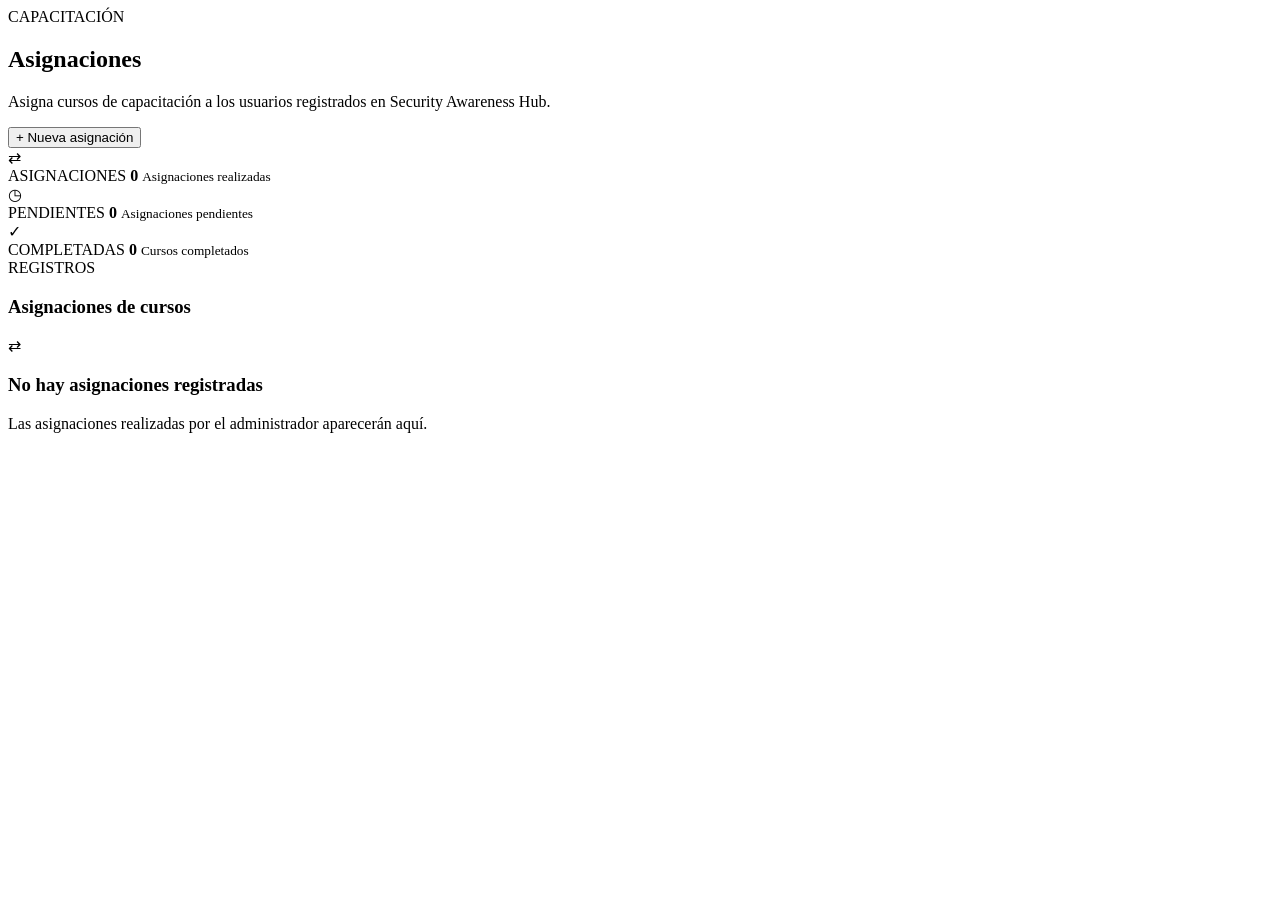
==== frontend/Interface_Administrador/asignaciones.html @ 5e247cd9 "Reinicio y subida completa del proyecto" ====
<!DOCTYPE html>
<html lang="es">

<head>

    <meta charset="UTF-8">

    <meta name="viewport" content="width=device-width, initial-scale=1.0">

    <title>Asignaciones | Security Awareness Hub</title>

</head>

<body>

    <section class="admin-view">

        <!-- =====================================================
             ENCABEZADO
             ===================================================== -->

        <div class="dashboard-heading">

            <span class="section-label">
                CAPACITACIÓN
            </span>

            <h2>
                Asignaciones
            </h2>

            <p>
                Asigna cursos de capacitación a los usuarios
                registrados en Security Awareness Hub.
            </p>

        </div>


        <!-- =====================================================
             ACCIONES
             ===================================================== -->

        <div class="admin-actions">

            <button type="button" class="admin-button">
                + Nueva asignación
            </button>

        </div>


        <!-- =====================================================
             RESUMEN
             ===================================================== -->

        <div class="dashboard-cards">

            <div class="dashboard-card">

                <div class="card-icon">
                    ⇄
                </div>

                <div>

                    <span>
                        ASIGNACIONES
                    </span>

                    <strong>
                        0
                    </strong>

                    <small>
                        Asignaciones realizadas
                    </small>

                </div>

            </div>


            <div class="dashboard-card">

                <div class="card-icon">
                    ◷
                </div>

                <div>

                    <span>
                        PENDIENTES
                    </span>

                    <strong>
                        0
                    </strong>

                    <small>
                        Asignaciones pendientes
                    </small>

                </div>

            </div>


            <div class="dashboard-card">

                <div class="card-icon">
                    ✓
                </div>

                <div>

                    <span>
                        COMPLETADAS
                    </span>

                    <strong>
                        0
                    </strong>

                    <small>
                        Cursos completados
                    </small>

                </div>

            </div>

        </div>


        <!-- =====================================================
             TABLA
             ===================================================== -->

        <div class="dashboard-panel">

            <div class="panel-header">

                <div>

                    <span class="section-label">
                        REGISTROS
                    </span>

                    <h3>
                        Asignaciones de cursos
                    </h3>

                </div>

            </div>


            <div class="empty-state">

                <div class="empty-icon">
                    ⇄
                </div>

                <h3>
                    No hay asignaciones registradas
                </h3>

                <p>
                    Las asignaciones realizadas por el administrador
                    aparecerán aquí.
                </p>

            </div>

        </div>

    </section>

</body>

</html>
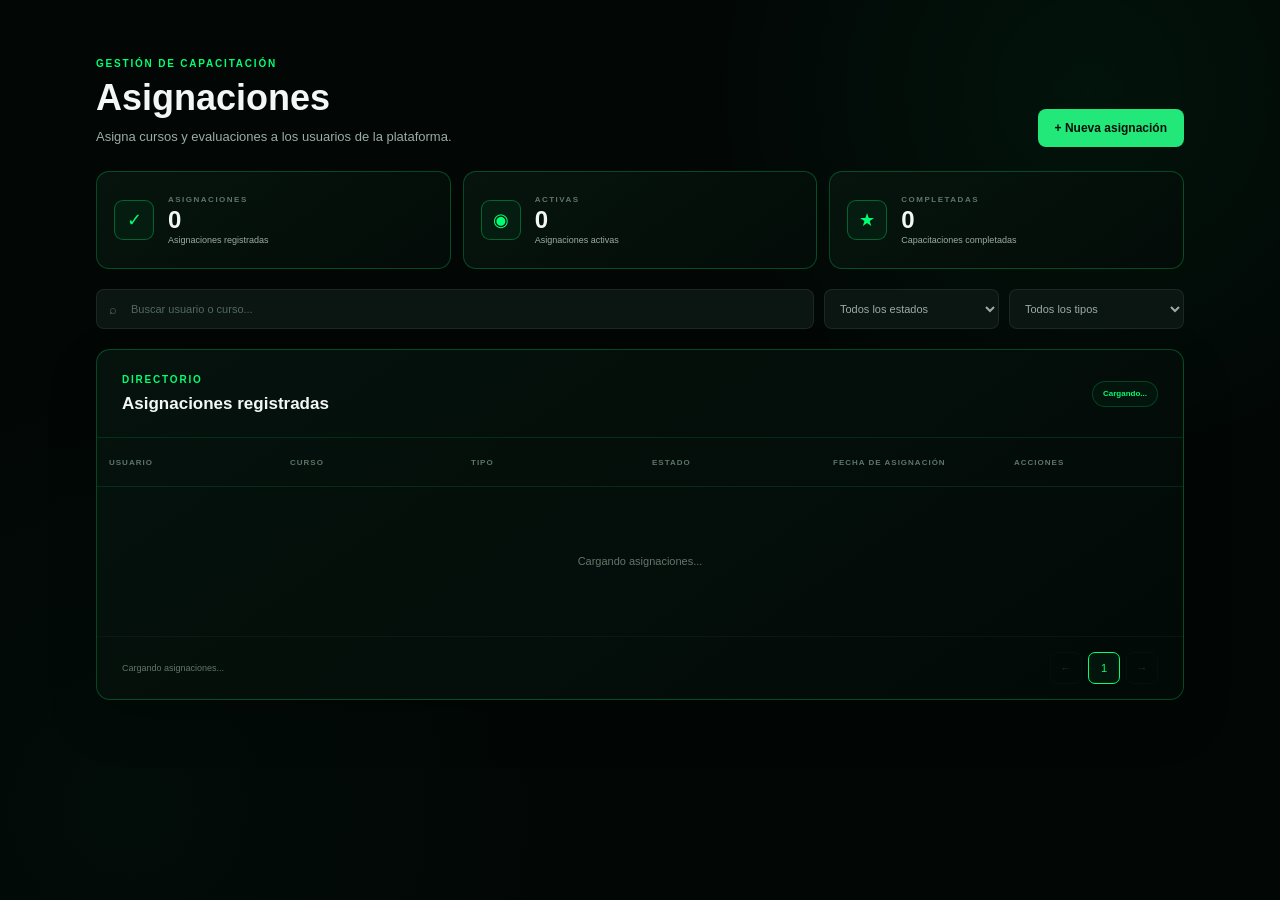
==== commit 6ba55fbf: "Actualizacion de archivos backend y frontend de administracion" ====
--- a/frontend/Interface_Administrador/asignaciones.html
+++ b/frontend/Interface_Administrador/asignaciones.html
@@ -2,64 +2,75 @@
 <html lang="es">
 
 <head>
-
     <meta charset="UTF-8">
-
     <meta name="viewport" content="width=device-width, initial-scale=1.0">
 
     <title>Asignaciones | Security Awareness Hub</title>
 
+    <!-- CSS -->
+    <link rel="stylesheet" href="css/asignaciones.css">
 </head>
 
 <body>
 
+    <!-- =====================================================
+         ASIGNACIONES
+         SECURITY AWARENESS HUB
+         ===================================================== -->
+
     <section class="admin-view">
 
-        <!-- =====================================================
+        <!-- =================================================
              ENCABEZADO
-             ===================================================== -->
+             ================================================= -->
 
         <div class="dashboard-heading">
 
-            <span class="section-label">
-                CAPACITACIÓN
-            </span>
-
-            <h2>
-                Asignaciones
-            </h2>
-
-            <p>
-                Asigna cursos de capacitación a los usuarios
-                registrados en Security Awareness Hub.
-            </p>
+            <div>
+
+                <span class="section-label">
+                    GESTIÓN DE CAPACITACIÓN
+                </span>
+
+                <h2>
+                    Asignaciones
+                </h2>
+
+                <p>
+                    Asigna cursos y evaluaciones a los usuarios
+                    de la plataforma.
+                </p>
+
+            </div>
+
+            <div class="admin-actions">
+
+                <button
+                    type="button"
+                    class="admin-button"
+                    id="btnNuevaAsignacion">
+
+                    + Nueva asignación
+
+                </button>
+
+            </div>
 
         </div>
 
 
-        <!-- =====================================================
-             ACCIONES
-             ===================================================== -->
-
-        <div class="admin-actions">
-
-            <button type="button" class="admin-button">
-                + Nueva asignación
-            </button>
-
-        </div>
-
-
-        <!-- =====================================================
-             RESUMEN
-             ===================================================== -->
+        <!-- =================================================
+             INDICADORES
+             ================================================= -->
 
         <div class="dashboard-cards">
 
+            <!-- ASIGNACIONES -->
+
             <div class="dashboard-card">
 
                 <div class="card-icon">
-                    ⇄
+                    ✓
                 </div>
 
                 <div>
@@ -68,12 +79,12 @@
                         ASIGNACIONES
                     </span>
 
-                    <strong>
+                    <strong id="totalAsignaciones">
                         0
                     </strong>
 
                     <small>
-                        Asignaciones realizadas
+                        Asignaciones registradas
                     </small>
 
                 </div>
@@ -81,24 +92,26 @@
             </div>
 
 
+            <!-- ACTIVAS -->
+
             <div class="dashboard-card">
 
                 <div class="card-icon">
-                    ◷
+                    ◉
                 </div>
 
                 <div>
 
                     <span>
-                        PENDIENTES
+                        ACTIVAS
                     </span>
 
-                    <strong>
+                    <strong id="asignacionesActivas">
                         0
                     </strong>
 
                     <small>
-                        Asignaciones pendientes
+                        Asignaciones activas
                     </small>
 
                 </div>
@@ -106,10 +119,12 @@
             </div>
 
 
+            <!-- COMPLETADAS -->
+
             <div class="dashboard-card">
 
                 <div class="card-icon">
-                    ✓
+                    ★
                 </div>
 
                 <div>
@@ -118,12 +133,12 @@
                         COMPLETADAS
                     </span>
 
-                    <strong>
+                    <strong id="asignacionesCompletadas">
                         0
                     </strong>
 
                     <small>
-                        Cursos completados
+                        Capacitaciones completadas
                     </small>
 
                 </div>
@@ -133,50 +148,473 @@
         </div>
 
 
-        <!-- =====================================================
-             TABLA
-             ===================================================== -->
-
-        <div class="dashboard-panel">
-
-            <div class="panel-header">
+        <!-- =================================================
+             FILTROS
+             ================================================= -->
+
+        <div class="users-toolbar">
+
+            <!-- BUSCADOR -->
+
+            <div class="search-box">
+
+                <span class="search-icon">
+                    ⌕
+                </span>
+
+                <input
+                    type="search"
+                    id="buscarAsignacion"
+                    placeholder="Buscar usuario o curso..."
+                    autocomplete="off">
+
+            </div>
+
+
+            <!-- ESTADO -->
+
+            <select
+                class="users-filter"
+                id="filtroEstadoAsignacion"
+                title="Filtrar por estado">
+
+                <option value="todos">
+                    Todos los estados
+                </option>
+
+                <option value="pendiente">
+                    Pendientes
+                </option>
+
+                <option value="progreso">
+                    En progreso
+                </option>
+
+                <option value="completado">
+                    Completadas
+                </option>
+
+            </select>
+
+
+            <!-- TIPO -->
+
+            <select
+                class="users-filter"
+                id="filtroTipoAsignacion"
+                title="Filtrar por tipo">
+
+                <option value="todos">
+                    Todos los tipos
+                </option>
+
+                <option value="curso">
+                    Cursos
+                </option>
+
+                <option value="evaluacion">
+                    Evaluaciones
+                </option>
+
+            </select>
+
+        </div>
+
+
+        <!-- =================================================
+             DIRECTORIO DE ASIGNACIONES
+             ================================================= -->
+
+        <div class="dashboard-card users-table-card">
+
+            <!-- HEADER -->
+
+            <div class="card-header">
 
                 <div>
 
                     <span class="section-label">
-                        REGISTROS
+                        DIRECTORIO
                     </span>
 
                     <h3>
-                        Asignaciones de cursos
+                        Asignaciones registradas
                     </h3>
 
                 </div>
 
-            </div>
-
-
-            <div class="empty-state">
-
-                <div class="empty-icon">
-                    ⇄
-                </div>
-
-                <h3>
-                    No hay asignaciones registradas
-                </h3>
-
-                <p>
-                    Las asignaciones realizadas por el administrador
-                    aparecerán aquí.
-                </p>
+                <span
+                    class="card-period"
+                    id="contadorAsignaciones">
+
+                    Cargando...
+
+                </span>
+
+            </div>
+
+
+            <!-- =================================================
+                 TABLA
+                 ================================================= -->
+
+            <div class="table-wrapper">
+
+                <table class="users-table">
+
+                    <thead>
+
+                        <tr>
+
+                            <th>
+                                USUARIO
+                            </th>
+
+                            <th>
+                                CURSO
+                            </th>
+
+                            <th>
+                                TIPO
+                            </th>
+
+                            <th>
+                                ESTADO
+                            </th>
+
+                            <th>
+                                FECHA DE ASIGNACIÓN
+                            </th>
+
+                            <th>
+                                ACCIONES
+                            </th>
+
+                        </tr>
+
+                    </thead>
+
+
+                    <!--
+                        IMPORTANTE:
+
+                        Este tbody comienza vacío.
+
+                        Los datos serán cargados posteriormente
+                        mediante JavaScript + PHP + JSON + MySQL.
+                    -->
+
+                    <tbody id="asignacionesTableBody">
+
+                        <tr>
+
+                            <td
+                                colspan="6"
+                                class="loading-users">
+
+                                Cargando asignaciones...
+
+                            </td>
+
+                        </tr>
+
+                    </tbody>
+
+                </table>
+
+            </div>
+
+
+            <!-- =================================================
+                 FOOTER TABLA
+                 ================================================= -->
+
+            <div class="table-footer">
+
+                <span id="asignacionesMostradas">
+
+                    Cargando asignaciones...
+
+                </span>
+
+
+                <div class="pagination">
+
+                    <button
+                        type="button"
+                        class="pagination-button"
+                        id="paginaAnteriorAsignaciones"
+                        disabled>
+
+                        ←
+
+                    </button>
+
+
+                    <button
+                        type="button"
+                        class="pagination-button active"
+                        id="paginaActualAsignaciones">
+
+                        1
+
+                    </button>
+
+
+                    <button
+                        type="button"
+                        class="pagination-button"
+                        id="paginaSiguienteAsignaciones"
+                        disabled>
+
+                        →
+
+                    </button>
+
+                </div>
 
             </div>
 
         </div>
 
+
+        <!-- =================================================
+             MODAL NUEVA ASIGNACIÓN
+             ================================================= -->
+
+        <div
+            class="user-modal"
+            id="asignacionModal"
+            hidden>
+
+            <!-- OVERLAY -->
+
+            <div
+                class="user-modal-overlay"
+                id="asignacionModalOverlay">
+            </div>
+
+
+            <!-- CONTENIDO -->
+
+            <div
+                class="user-modal-content"
+                role="dialog"
+                aria-modal="true"
+                aria-labelledby="modalAsignacionTitulo">
+
+
+                <!-- =================================================
+                     HEADER MODAL
+                     ================================================= -->
+
+                <div class="user-modal-header">
+
+                    <div>
+
+                        <span class="section-label">
+                            ADMINISTRACIÓN
+                        </span>
+
+                        <h3 id="modalAsignacionTitulo">
+                            Nueva asignación
+                        </h3>
+
+                    </div>
+
+
+                    <button
+                        type="button"
+                        class="modal-close"
+                        id="cerrarAsignacionModal"
+                        aria-label="Cerrar">
+
+                        ×
+
+                    </button>
+
+                </div>
+
+
+                <!-- =================================================
+                     FORMULARIO
+                     ================================================= -->
+
+                <form id="formAsignacion">
+
+                    <!-- ID OCULTO -->
+
+                    <input
+                        type="hidden"
+                        id="asignacionId">
+
+
+                    <!-- USUARIO -->
+
+                    <div class="form-group">
+
+                        <label for="asignacionUsuario">
+                            Usuario
+                        </label>
+
+                        <select
+                            id="asignacionUsuario"
+                            name="usuario_id"
+                            title="Seleccionar usuario"
+                            required>
+
+                            <option value="">
+                                Seleccione un usuario
+                            </option>
+
+                        </select>
+
+                    </div>
+
+
+                    <!-- CURSO -->
+
+                    <div class="form-group">
+
+                        <label for="asignacionCurso">
+                            Curso
+                        </label>
+
+                        <select
+                            id="asignacionCurso"
+                            name="curso_id"
+                            title="Seleccionar curso"
+                            required>
+
+                            <option value="">
+                                Seleccione un curso
+                            </option>
+
+                        </select>
+
+                    </div>
+
+
+                    <!-- TIPO -->
+
+                    <div class="form-group">
+
+                        <label for="asignacionTipo">
+                            Tipo de asignación
+                        </label>
+
+                        <select
+                            id="asignacionTipo"
+                            name="tipo"
+                            title="Seleccionar tipo de asignación"
+                            required>
+
+                            <option value="curso">
+                                Curso
+                            </option>
+
+                            <option value="evaluacion">
+                                Evaluación
+                            </option>
+
+                        </select>
+
+                    </div>
+
+
+                    <!-- FECHA -->
+
+                    <div class="form-group">
+
+                        <label for="asignacionFecha">
+                            Fecha de asignación
+                        </label>
+
+                        <input
+                            type="date"
+                            id="asignacionFecha"
+                            name="fecha_asignacion"
+                            required>
+
+                    </div>
+
+
+                    <!-- ESTADO -->
+
+                    <div class="form-group">
+
+                        <label for="asignacionEstado">
+                            Estado
+                        </label>
+
+                        <select
+                            id="asignacionEstado"
+                            name="estado"
+                            title="Seleccionar estado"
+                            required>
+
+                            <option value="pendiente">
+                                Pendiente
+                            </option>
+
+                            <option value="progreso">
+                                En progreso
+                            </option>
+
+                            <option value="completado">
+                                Completado
+                            </option>
+
+                        </select>
+
+                    </div>
+
+
+                    <!-- MENSAJE -->
+
+                    <div
+                        id="asignacionFormMessage"
+                        class="user-form-message"
+                        aria-live="polite">
+                    </div>
+
+
+                    <!-- =================================================
+                         BOTONES
+                         ================================================= -->
+
+                    <div class="user-modal-actions">
+
+                        <button
+                            type="button"
+                            class="modal-button secondary"
+                            id="cancelarAsignacion">
+
+                            Cancelar
+
+                        </button>
+
+
+                        <button
+                            type="submit"
+                            class="modal-button primary"
+                            id="guardarAsignacion">
+
+                            Crear asignación
+
+                        </button>
+
+                    </div>
+
+                </form>
+
+            </div>
+
+        </div>
+
     </section>
 
+
 </body>
 
 </html>
--- a/frontend/Interface_Administrador/css/asignaciones.css
+++ b/frontend/Interface_Administrador/css/asignaciones.css
@@ -0,0 +1,1095 @@
+/* =========================================================
+   SECURITY AWARENESS HUB
+   ASIGNACIONES
+   ========================================================= */
+
+/* =========================================================
+   VARIABLES
+   ========================================================= */
+
+   :root {
+    --bg-main: #020605;
+
+    --bg-card: #07120d;
+    --bg-card-soft: #091711;
+    --bg-input: #0b1511;
+
+    --green: #00ff73;
+    --green-button: #22e879;
+
+    --green-border: rgba(0, 255, 115, 0.25);
+    --green-border-soft: rgba(0, 255, 115, 0.12);
+
+    --text-main: #f3f7f5;
+    --text-secondary: #9aada4;
+    --text-muted: #60766c;
+}
+
+
+/* =========================================================
+   RESET
+   ========================================================= */
+
+* {
+    box-sizing: border-box;
+}
+
+html {
+    min-height: 100%;
+}
+
+body {
+    margin: 0;
+    min-height: 100vh;
+
+    background:
+        radial-gradient(
+            circle at 85% 10%,
+            rgba(0, 255, 115, 0.055),
+            transparent 30%
+        ),
+        radial-gradient(
+            circle at 10% 90%,
+            rgba(0, 180, 90, 0.035),
+            transparent 35%
+        ),
+        var(--bg-main);
+
+    color: var(--text-main);
+
+    font-family:
+        "Segoe UI",
+        Inter,
+        Roboto,
+        Arial,
+        sans-serif;
+}
+
+
+/* =========================================================
+   CONTENEDOR PRINCIPAL
+   ========================================================= */
+
+.admin-view {
+    width: min(1088px, calc(100% - 48px));
+
+    margin: 0 auto;
+
+    padding: 58px 0 80px;
+}
+
+
+/* =========================================================
+   ENCABEZADO
+   ========================================================= */
+
+.dashboard-heading {
+    display: flex;
+
+    align-items: flex-end;
+
+    justify-content: space-between;
+
+    gap: 30px;
+
+    margin-bottom: 24px;
+}
+
+.dashboard-heading > div {
+    min-width: 0;
+}
+
+
+/* ETIQUETA VERDE */
+
+.section-label {
+    display: block;
+
+    margin-bottom: 9px;
+
+    color: var(--green);
+
+    font-size: 10px;
+
+    font-weight: 800;
+
+    letter-spacing: 1.8px;
+
+    text-transform: uppercase;
+}
+
+
+/* TITULO */
+
+.dashboard-heading h2 {
+    margin: 0 0 9px;
+
+    color: var(--text-main);
+
+    font-size: 36px;
+
+    line-height: 1.1;
+
+    font-weight: 800;
+}
+
+
+/* DESCRIPCION */
+
+.dashboard-heading p {
+    margin: 0;
+
+    color: var(--text-secondary);
+
+    font-size: 13px;
+
+    line-height: 1.6;
+}
+
+
+/* =========================================================
+   BOTON NUEVA ASIGNACION
+   ========================================================= */
+
+.admin-button {
+    flex-shrink: 0;
+
+    min-height: 38px;
+
+    padding: 0 17px;
+
+    border: none;
+
+    border-radius: 8px;
+
+    background: var(--green-button);
+
+    color: #031008;
+
+    font-size: 12px;
+
+    font-weight: 800;
+
+    cursor: pointer;
+
+    transition:
+        transform 0.2s ease,
+        box-shadow 0.2s ease,
+        background 0.2s ease;
+}
+
+.admin-button:hover {
+    background: #38f589;
+
+    transform: translateY(-2px);
+
+    box-shadow:
+        0 10px 25px rgba(0, 255, 115, 0.16);
+}
+
+.admin-button:active {
+    transform: translateY(0);
+}
+
+
+/* =========================================================
+   TARJETAS DE RESUMEN
+   ========================================================= */
+
+.dashboard-cards {
+    display: grid;
+
+    grid-template-columns:
+        repeat(3, minmax(0, 1fr));
+
+    gap: 12px;
+
+    margin-bottom: 20px;
+}
+
+
+/* TARJETA */
+
+.dashboard-cards .dashboard-card {
+    display: flex;
+
+    align-items: center;
+
+    gap: 14px;
+
+    min-height: 98px;
+
+    padding: 17px;
+
+    border: 1px solid var(--green-border);
+
+    border-radius: 13px;
+
+    background:
+        linear-gradient(
+            145deg,
+            rgba(7, 21, 14, 0.96),
+            rgba(3, 12, 8, 0.96)
+        );
+
+    transition:
+        border-color 0.2s ease,
+        transform 0.2s ease;
+}
+
+.dashboard-cards .dashboard-card:hover {
+    border-color: rgba(0, 255, 115, 0.45);
+
+    transform: translateY(-2px);
+}
+
+
+/* =========================================================
+   ICONOS
+   ========================================================= */
+
+.card-icon {
+    display: flex;
+
+    align-items: center;
+
+    justify-content: center;
+
+    width: 40px;
+
+    height: 40px;
+
+    flex-shrink: 0;
+
+    border: 1px solid rgba(0, 255, 115, 0.32);
+
+    border-radius: 9px;
+
+    background: rgba(0, 255, 115, 0.045);
+
+    color: var(--green);
+
+    font-size: 18px;
+}
+
+
+/* =========================================================
+   INFORMACION DE TARJETAS
+   ========================================================= */
+
+.dashboard-cards .dashboard-card > div:last-child {
+    display: flex;
+
+    flex-direction: column;
+
+    min-width: 0;
+}
+
+.dashboard-cards .dashboard-card span {
+    margin-bottom: 4px;
+
+    color: var(--text-muted);
+
+    font-size: 8px;
+
+    font-weight: 800;
+
+    letter-spacing: 1.5px;
+}
+
+.dashboard-cards .dashboard-card strong {
+    margin-bottom: 3px;
+
+    color: var(--text-main);
+
+    font-size: 24px;
+
+    line-height: 1;
+
+    font-weight: 800;
+}
+
+.dashboard-cards .dashboard-card small {
+    color: var(--text-secondary);
+
+    font-size: 9px;
+}
+
+
+/* =========================================================
+   BARRA DE FILTROS
+   ========================================================= */
+
+.assignments-toolbar,
+.users-toolbar {
+    display: grid;
+
+    grid-template-columns:
+        minmax(0, 1fr)
+        175px
+        175px;
+
+    gap: 10px;
+
+    width: 100%;
+
+    margin-bottom: 20px;
+}
+
+
+/* =========================================================
+   BUSCADOR
+   ========================================================= */
+
+.search-box {
+    position: relative;
+
+    width: 100%;
+}
+
+.search-icon {
+    position: absolute;
+
+    top: 50%;
+
+    left: 13px;
+
+    z-index: 2;
+
+    transform: translateY(-50%);
+
+    color: #527066;
+
+    font-size: 13px;
+
+    pointer-events: none;
+}
+
+.search-box input {
+    display: block;
+
+    width: 100%;
+
+    height: 40px;
+
+    padding:
+        0
+        13px
+        0
+        34px;
+
+    border: 1px solid rgba(255, 255, 255, 0.08);
+
+    border-radius: 8px;
+
+    outline: none;
+
+    background: var(--bg-input);
+
+    color: var(--text-main);
+
+    font-family: inherit;
+
+    font-size: 11px;
+
+    transition:
+        border-color 0.2s ease,
+        box-shadow 0.2s ease;
+}
+
+.search-box input::placeholder {
+    color: #526960;
+}
+
+.search-box input:hover {
+    border-color: rgba(0, 255, 115, 0.22);
+}
+
+.search-box input:focus {
+    border-color: rgba(0, 255, 115, 0.55);
+
+    box-shadow:
+        0 0 0 2px rgba(0, 255, 115, 0.055);
+}
+
+
+/* =========================================================
+   SELECTORES
+   ========================================================= */
+
+.assignments-filter,
+.users-filter {
+    width: 100%;
+
+    height: 40px;
+
+    padding: 0 11px;
+
+    border: 1px solid rgba(255, 255, 255, 0.08);
+
+    border-radius: 8px;
+
+    outline: none;
+
+    background-color: var(--bg-input);
+
+    color: var(--text-secondary);
+
+    font-family: inherit;
+
+    font-size: 11px;
+
+    cursor: pointer;
+
+    transition:
+        border-color 0.2s ease,
+        box-shadow 0.2s ease;
+}
+
+.assignments-filter:hover,
+.users-filter:hover {
+    border-color: rgba(0, 255, 115, 0.25);
+}
+
+.assignments-filter:focus,
+.users-filter:focus {
+    border-color: rgba(0, 255, 115, 0.55);
+
+    box-shadow:
+        0 0 0 2px rgba(0, 255, 115, 0.05);
+}
+
+.assignments-filter option,
+.users-filter option {
+    background: #0a1510;
+
+    color: var(--text-main);
+}
+
+
+/* =========================================================
+   PANEL DE TABLA
+   ========================================================= */
+
+.assignments-table-card,
+.users-table-card {
+    overflow: hidden;
+
+    border: 1px solid var(--green-border);
+
+    border-radius: 14px;
+
+    background:
+        linear-gradient(
+            145deg,
+            rgba(6, 20, 14, 0.92),
+            rgba(2, 10, 7, 0.96)
+        );
+
+    box-shadow:
+        0 20px 50px rgba(0, 0, 0, 0.18);
+}
+
+
+/* =========================================================
+   CABECERA DEL PANEL
+   ========================================================= */
+
+.card-header {
+    display: flex;
+
+    align-items: center;
+
+    justify-content: space-between;
+
+    gap: 20px;
+
+    min-height: 88px;
+
+    padding: 20px 25px;
+
+    border-bottom: 1px solid var(--green-border-soft);
+}
+
+.card-header h3 {
+    margin: 0;
+
+    color: var(--text-main);
+
+    font-size: 17px;
+
+    font-weight: 750;
+}
+
+
+/* =========================================================
+   CONTADOR
+   ========================================================= */
+
+.card-period {
+    display: inline-flex;
+
+    align-items: center;
+
+    justify-content: center;
+
+    min-height: 26px;
+
+    padding: 0 10px;
+
+    border: 1px solid rgba(0, 255, 115, 0.2);
+
+    border-radius: 20px;
+
+    background: rgba(0, 255, 115, 0.035);
+
+    color: var(--green);
+
+    font-size: 8px;
+
+    font-weight: 700;
+}
+
+
+/* =========================================================
+   TABLA
+   ========================================================= */
+
+.table-wrapper {
+    width: 100%;
+
+    overflow-x: auto;
+}
+
+.assignments-table,
+.users-table {
+    width: 100%;
+
+    min-width: 800px;
+
+    border-collapse: collapse;
+
+    table-layout: fixed;
+}
+
+
+/* CABECERAS */
+
+.assignments-table th,
+.users-table th {
+    height: 48px;
+
+    padding: 0 12px;
+
+    border-bottom: 1px solid var(--green-border-soft);
+
+    color: #5e756a;
+
+    font-size: 8px;
+
+    font-weight: 800;
+
+    letter-spacing: 1px;
+
+    text-align: left;
+}
+
+
+/* CELDAS */
+
+.assignments-table td,
+.users-table td {
+    height: 52px;
+
+    padding: 0 12px;
+
+    border-bottom: 1px solid rgba(255, 255, 255, 0.035);
+
+    color: var(--text-secondary);
+
+    font-size: 11px;
+}
+
+.assignments-table tbody tr,
+.users-table tbody tr {
+    transition: background 0.2s ease;
+}
+
+.assignments-table tbody tr:hover,
+.users-table tbody tr:hover {
+    background: rgba(0, 255, 115, 0.018);
+}
+
+
+/* =========================================================
+   CARGANDO
+   ========================================================= */
+
+.loading-assignments,
+.loading-users {
+    height: 150px !important;
+
+    text-align: center !important;
+
+    vertical-align: middle !important;
+
+    color: #62776d !important;
+
+    font-size: 11px !important;
+}
+
+
+/* =========================================================
+   FOOTER TABLA
+   ========================================================= */
+
+.table-footer {
+    display: flex;
+
+    align-items: center;
+
+    justify-content: space-between;
+
+    min-height: 62px;
+
+    padding: 12px 25px;
+
+    color: #60766c;
+
+    font-size: 9px;
+}
+
+.pagination {
+    display: flex;
+
+    align-items: center;
+
+    gap: 6px;
+}
+
+
+/* =========================================================
+   PAGINACION
+   ========================================================= */
+
+.pagination-button {
+    display: flex;
+
+    align-items: center;
+
+    justify-content: center;
+
+    width: 32px;
+
+    height: 32px;
+
+    padding: 0;
+
+    border: 1px solid rgba(255, 255, 255, 0.07);
+
+    border-radius: 7px;
+
+    background: transparent;
+
+    color: #61776d;
+
+    font-family: inherit;
+
+    font-size: 11px;
+
+    cursor: pointer;
+
+    transition:
+        border-color 0.2s ease,
+        color 0.2s ease,
+        background 0.2s ease;
+}
+
+.pagination-button:hover:not(:disabled) {
+    border-color: rgba(0, 255, 115, 0.4);
+
+    color: var(--green);
+}
+
+.pagination-button.active {
+    border-color: var(--green);
+
+    background: rgba(0, 255, 115, 0.045);
+
+    color: var(--green);
+}
+
+.pagination-button:disabled {
+    opacity: 0.3;
+
+    cursor: not-allowed;
+}
+
+
+/* =========================================================
+   MODAL
+   ========================================================= */
+
+.assignment-modal,
+.user-modal {
+    position: fixed;
+
+    inset: 0;
+
+    z-index: 1000;
+
+    display: flex;
+
+    align-items: center;
+
+    justify-content: center;
+
+    padding: 20px;
+}
+
+.assignment-modal[hidden],
+.user-modal[hidden] {
+    display: none;
+}
+
+.assignment-modal-overlay,
+.user-modal-overlay {
+    position: absolute;
+
+    inset: 0;
+
+    background: rgba(0, 0, 0, 0.78);
+
+    -webkit-backdrop-filter: blur(5px);
+
+    backdrop-filter: blur(5px);
+}
+
+.assignment-modal-content,
+.user-modal-content {
+    position: relative;
+
+    z-index: 2;
+
+    width: min(520px, 100%);
+
+    max-height: 90vh;
+
+    overflow-y: auto;
+
+    padding: 25px;
+
+    border: 1px solid rgba(0, 255, 115, 0.28);
+
+    border-radius: 14px;
+
+    background:
+        linear-gradient(
+            145deg,
+            #07150f,
+            #030b07
+        );
+
+    box-shadow:
+        0 30px 80px rgba(0, 0, 0, 0.55);
+}
+
+
+/* =========================================================
+   HEADER MODAL
+   ========================================================= */
+
+.assignment-modal-header,
+.user-modal-header {
+    display: flex;
+
+    align-items: flex-start;
+
+    justify-content: space-between;
+
+    gap: 20px;
+
+    margin-bottom: 23px;
+}
+
+.assignment-modal-header h3,
+.user-modal-header h3 {
+    margin: 0;
+
+    color: var(--text-main);
+
+    font-size: 21px;
+
+    font-weight: 750;
+}
+
+
+/* =========================================================
+   CERRAR MODAL
+   ========================================================= */
+
+.modal-close {
+    display: flex;
+
+    align-items: center;
+
+    justify-content: center;
+
+    width: 32px;
+
+    height: 32px;
+
+    border: 1px solid rgba(255, 255, 255, 0.08);
+
+    border-radius: 7px;
+
+    background: transparent;
+
+    color: #879a91;
+
+    font-size: 20px;
+
+    cursor: pointer;
+
+    transition:
+        border-color 0.2s ease,
+        color 0.2s ease;
+}
+
+.modal-close:hover {
+    border-color: rgba(255, 90, 90, 0.4);
+
+    color: #ff7777;
+}
+
+
+/* =========================================================
+   FORMULARIO
+   ========================================================= */
+
+.form-group {
+    margin-bottom: 17px;
+}
+
+.form-group label {
+    display: block;
+
+    margin-bottom: 7px;
+
+    color: #c1cec7;
+
+    font-size: 11px;
+
+    font-weight: 600;
+}
+
+.form-group input,
+.form-group select {
+    width: 100%;
+
+    height: 40px;
+
+    padding: 0 11px;
+
+    border: 1px solid rgba(255, 255, 255, 0.08);
+
+    border-radius: 8px;
+
+    outline: none;
+
+    background: var(--bg-input);
+
+    color: var(--text-main);
+
+    font-family: inherit;
+
+    font-size: 11px;
+
+    transition:
+        border-color 0.2s ease,
+        box-shadow 0.2s ease;
+}
+
+.form-group input:focus,
+.form-group select:focus {
+    border-color: rgba(0, 255, 115, 0.55);
+
+    box-shadow:
+        0 0 0 2px rgba(0, 255, 115, 0.05);
+}
+
+.form-group select option {
+    background: #0b1511;
+
+    color: var(--text-main);
+}
+
+.form-group small {
+    display: block;
+
+    margin-top: 6px;
+
+    color: #5f746a;
+
+    font-size: 9px;
+}
+
+
+/* =========================================================
+   MENSAJE
+   ========================================================= */
+
+.assignment-form-message {
+    min-height: 18px;
+
+    margin-bottom: 8px;
+
+    color: var(--green);
+
+    font-size: 10px;
+}
+
+
+/* =========================================================
+   BOTONES MODAL
+   ========================================================= */
+
+.assignment-modal-actions,
+.user-modal-actions {
+    display: flex;
+
+    align-items: center;
+
+    justify-content: flex-end;
+
+    gap: 9px;
+
+    margin-top: 22px;
+}
+
+.modal-button {
+    min-width: 100px;
+
+    min-height: 38px;
+
+    padding: 0 15px;
+
+    border-radius: 8px;
+
+    font-family: inherit;
+
+    font-size: 11px;
+
+    font-weight: 700;
+
+    cursor: pointer;
+}
+
+.modal-button.secondary {
+    border: 1px solid rgba(255, 255, 255, 0.09);
+
+    background: transparent;
+
+    color: #95a69f;
+}
+
+.modal-button.secondary:hover {
+    border-color: rgba(255, 255, 255, 0.2);
+
+    color: var(--text-main);
+}
+
+.modal-button.primary {
+    border: none;
+
+    background: var(--green-button);
+
+    color: #031008;
+}
+
+.modal-button.primary:hover {
+    background: #38f589;
+}
+
+
+/* =========================================================
+   RESPONSIVE
+   ========================================================= */
+
+@media (max-width: 900px) {
+
+    .admin-view {
+        width: calc(100% - 32px);
+    }
+
+    .dashboard-cards {
+        grid-template-columns: 1fr;
+    }
+
+    .assignments-toolbar {
+        grid-template-columns:
+            minmax(0, 1fr)
+            160px
+            160px;
+    }
+}
+
+
+@media (max-width: 700px) {
+
+    .dashboard-heading {
+        align-items: flex-start;
+
+        flex-direction: column;
+    }
+
+    .admin-button {
+        width: 100%;
+    }
+
+    .assignments-toolbar {
+        grid-template-columns: 1fr;
+    }
+
+    .table-footer {
+        padding: 12px 18px;
+    }
+}
+
+
+@media (max-width: 480px) {
+
+    .admin-view {
+        width: calc(100% - 22px);
+
+        padding-top: 35px;
+    }
+
+    .dashboard-heading h2 {
+        font-size: 30px;
+    }
+
+    .card-header {
+        padding: 18px;
+    }
+
+    .assignments-table {
+        min-width: 800px;
+    }
+
+    .table-footer {
+        align-items: flex-start;
+
+        flex-direction: column;
+
+        gap: 12px;
+    }
+
+    .assignment-modal {
+        padding: 12px;
+    }
+
+    .assignment-modal-content {
+        padding: 20px;
+    }
+}
